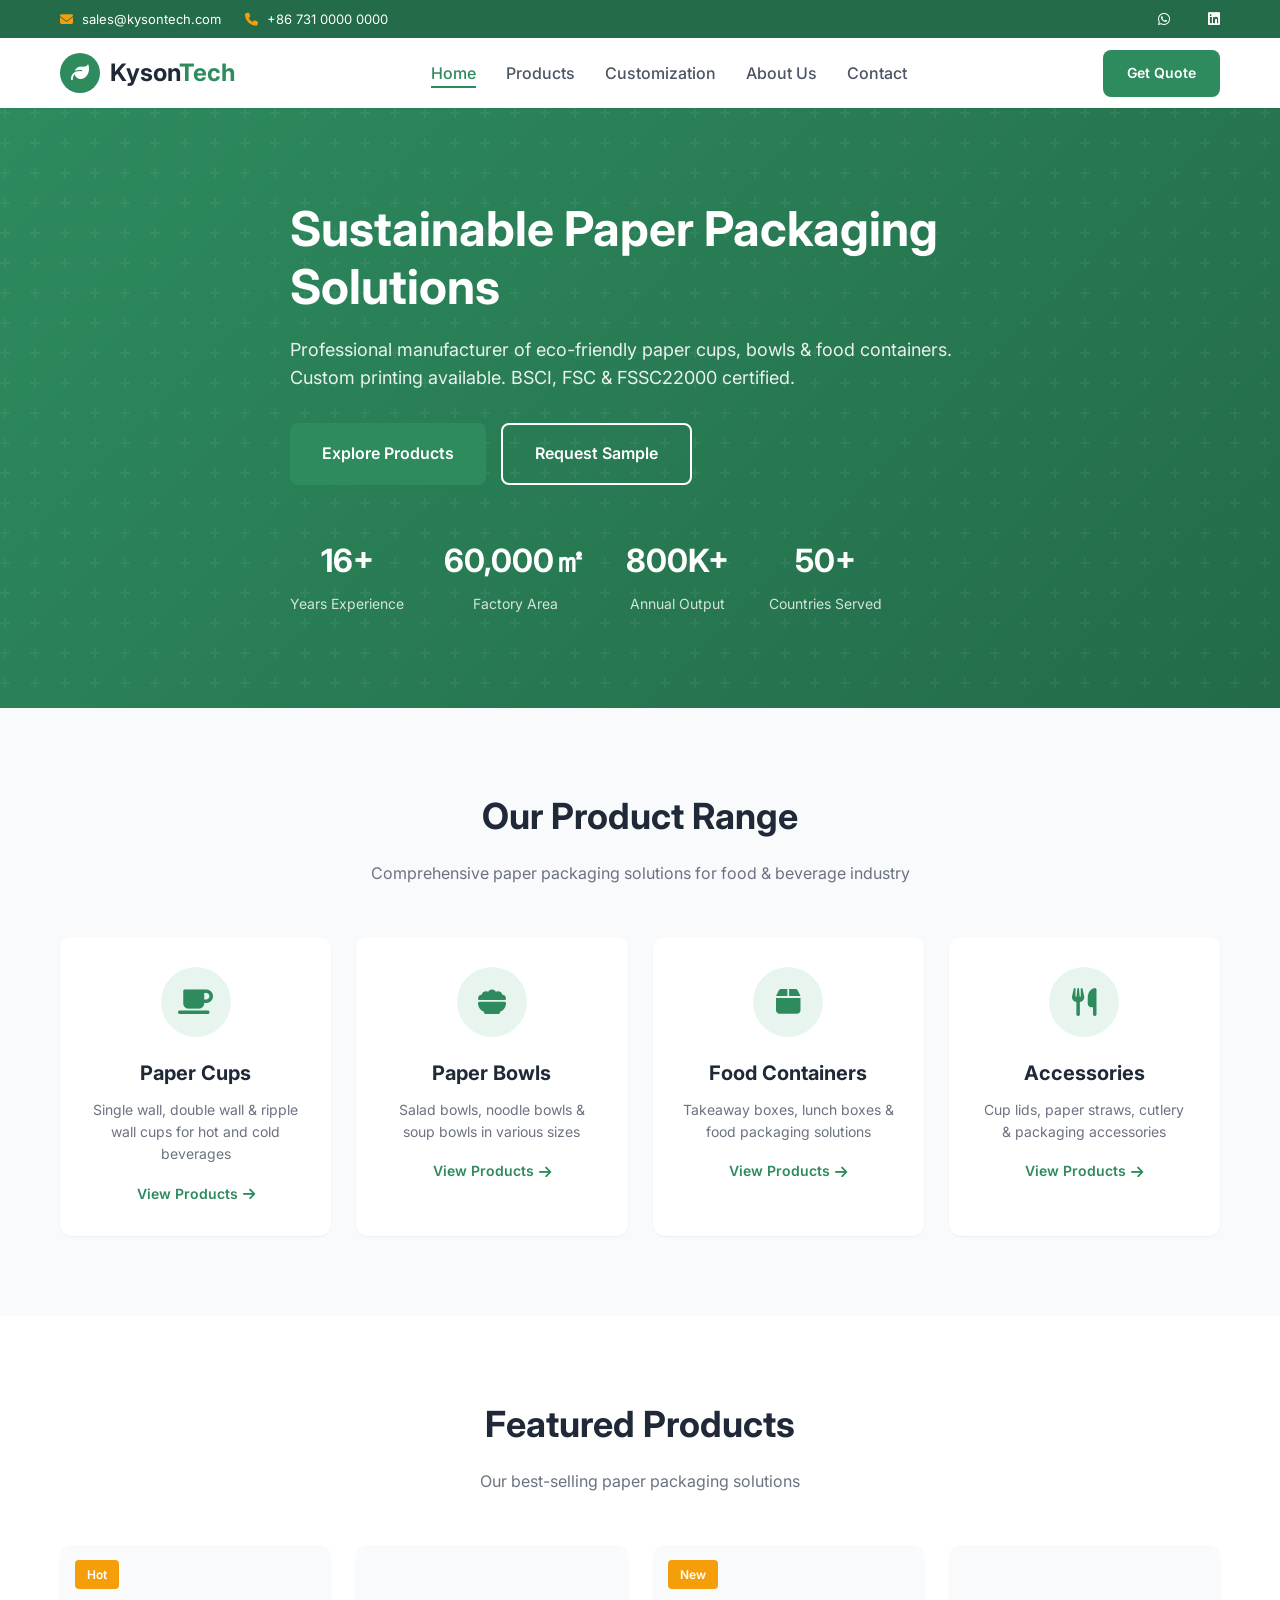
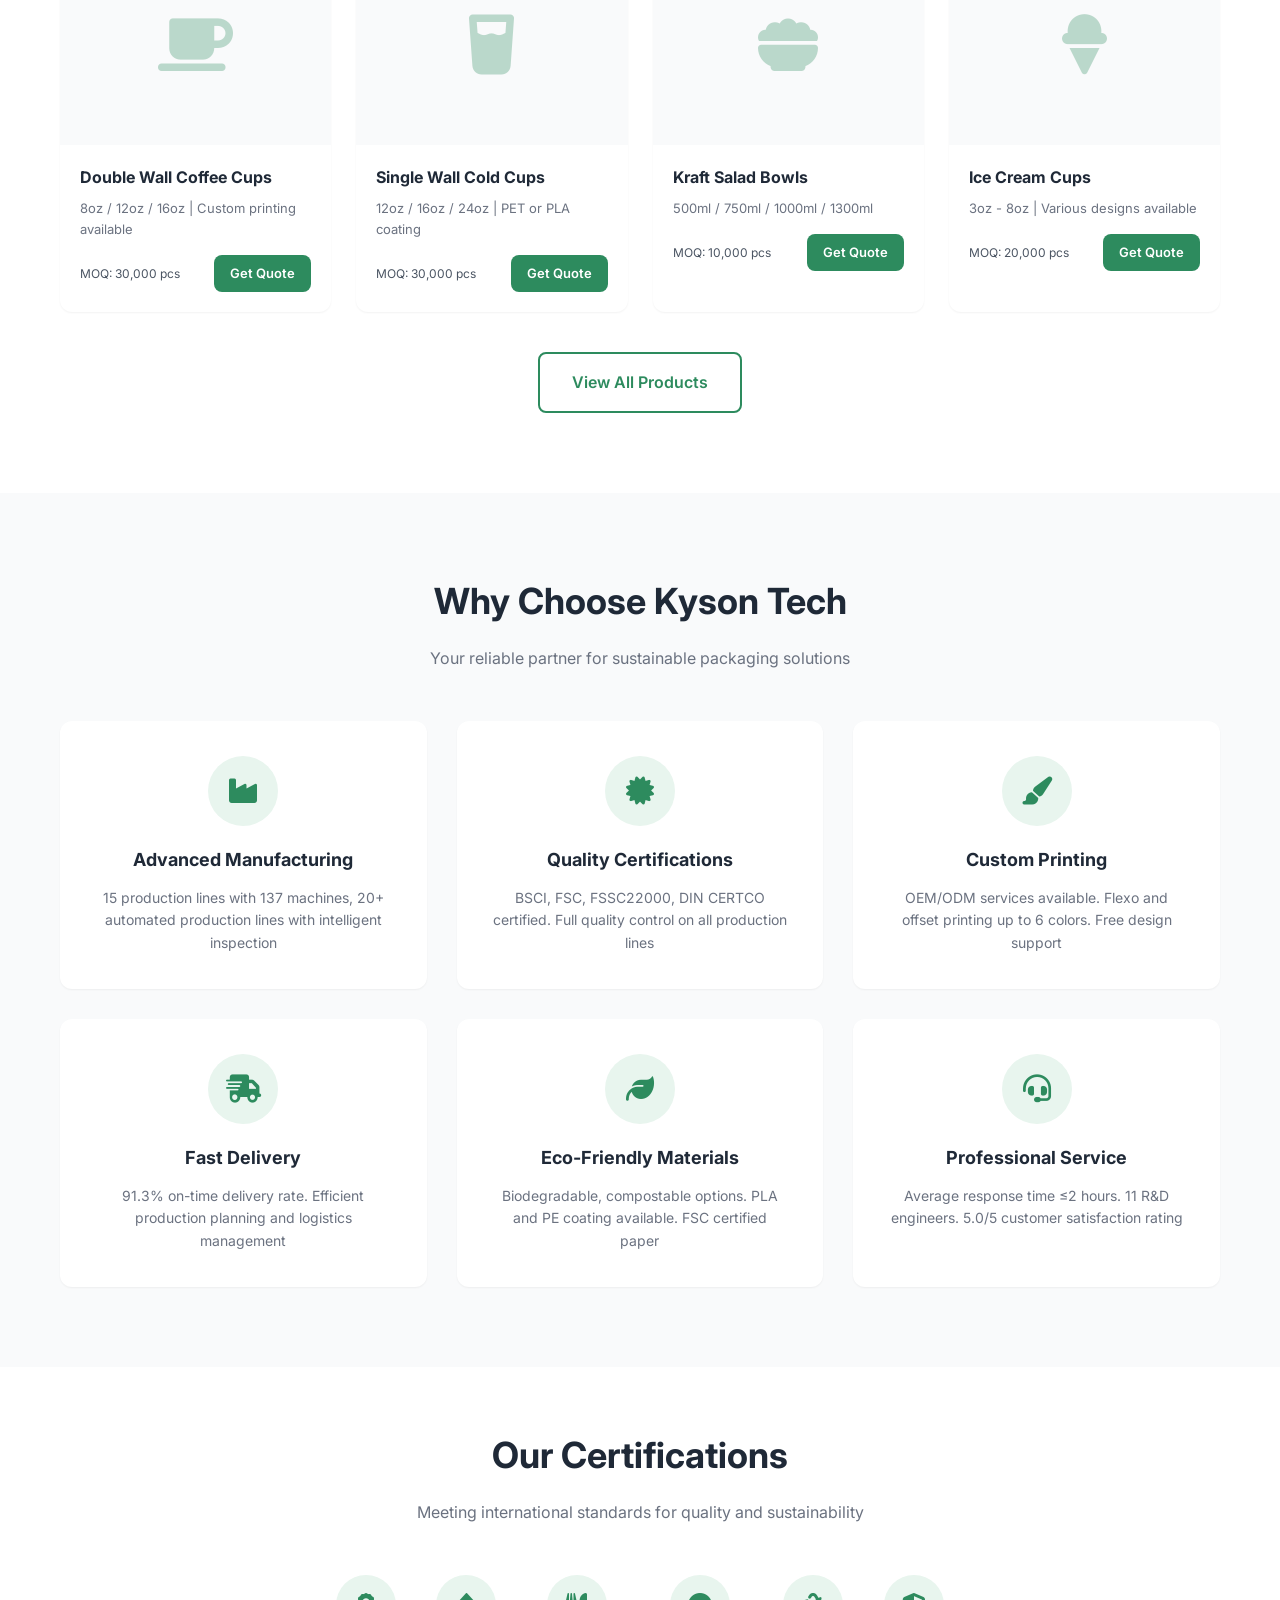
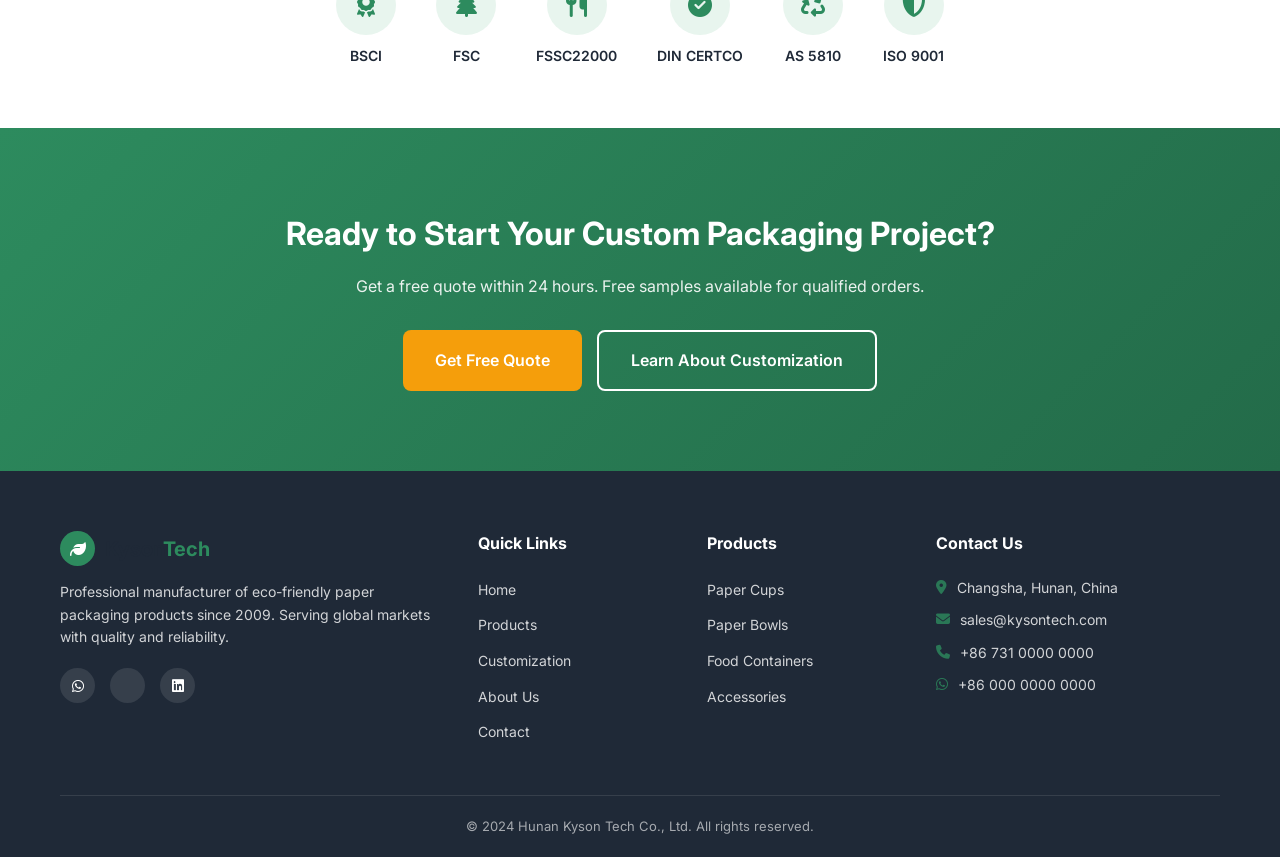
==== kyson-website/index.html @ 6d363455 "Add files via upload" ====
<!DOCTYPE html>
<html lang="en">
<head>
    <meta charset="UTF-8">
    <meta name="viewport" content="width=device-width, initial-scale=1.0">
    <title>Hunan Kyson Tech - Professional Paper Cup Manufacturer</title>
    <meta name="description" content="Professional paper cup & disposable packaging manufacturer. Eco-friendly, food-safe, customizable. 16+ years manufacturing experience. BSCI, FSC, FSSC22000 certified.">
    <link rel="stylesheet" href="css/style.css">
    <link href="https://fonts.googleapis.com/css2?family=Inter:wght@300;400;500;600;700&display=swap" rel="stylesheet">
    <link rel="stylesheet" href="https://cdnjs.cloudflare.com/ajax/libs/font-awesome/6.4.0/css/all.min.css">
</head>
<body>
    <!-- Top Bar -->
    <div class="top-bar">
        <div class="container">
            <div class="top-bar-content">
                <div class="contact-info">
                    <span><i class="fas fa-envelope"></i> sales@kysontech.com</span>
                    <span><i class="fas fa-phone"></i> +86 731 0000 0000</span>
                </div>
                <div class="social-links">
                    <a href="#"><i class="fab fa-whatsapp"></i></a>
                    <a href="#"><i class="fab fa-wechat"></i></a>
                    <a href="#"><i class="fab fa-linkedin"></i></a>
                </div>
            </div>
        </div>
    </div>

    <!-- Navigation -->
    <nav class="navbar">
        <div class="container">
            <div class="nav-wrapper">
                <a href="index.html" class="logo">
                    <span class="logo-icon"><i class="fas fa-leaf"></i></span>
                    <span class="logo-text">Kyson<span>Tech</span></span>
                </a>
                <button class="mobile-menu-btn" id="mobileMenuBtn">
                    <i class="fas fa-bars"></i>
                </button>
                <ul class="nav-menu" id="navMenu">
                    <li><a href="index.html" class="active">Home</a></li>
                    <li><a href="products.html">Products</a></li>
                    <li><a href="customization.html">Customization</a></li>
                    <li><a href="about.html">About Us</a></li>
                    <li><a href="contact.html">Contact</a></li>
                </ul>
                <a href="contact.html" class="btn btn-primary">Get Quote</a>
            </div>
        </div>
    </nav>

    <!-- Hero Section -->
    <section class="hero">
        <div class="hero-bg">
            <div class="hero-overlay"></div>
        </div>
        <div class="container">
            <div class="hero-content">
                <h1 class="hero-title">Sustainable Paper Packaging Solutions</h1>
                <p class="hero-subtitle">Professional manufacturer of eco-friendly paper cups, bowls & food containers. Custom printing available. BSCI, FSC & FSSC22000 certified.</p>
                <div class="hero-buttons">
                    <a href="products.html" class="btn btn-primary btn-lg">Explore Products</a>
                    <a href="contact.html" class="btn btn-outline btn-lg">Request Sample</a>
                </div>
                <div class="hero-stats">
                    <div class="stat-item">
                        <span class="stat-number">16+</span>
                        <span class="stat-label">Years Experience</span>
                    </div>
                    <div class="stat-item">
                        <span class="stat-number">60,000㎡</span>
                        <span class="stat-label">Factory Area</span>
                    </div>
                    <div class="stat-item">
                        <span class="stat-number">800K+</span>
                        <span class="stat-label">Annual Output</span>
                    </div>
                    <div class="stat-item">
                        <span class="stat-number">50+</span>
                        <span class="stat-label">Countries Served</span>
                    </div>
                </div>
            </div>
        </div>
    </section>

    <!-- Product Categories -->
    <section class="product-categories">
        <div class="container">
            <div class="section-header">
                <h2 class="section-title">Our Product Range</h2>
                <p class="section-subtitle">Comprehensive paper packaging solutions for food & beverage industry</p>
            </div>
            <div class="category-grid">
                <a href="products.html#cups" class="category-card">
                    <div class="category-icon">
                        <i class="fas fa-coffee"></i>
                    </div>
                    <h3>Paper Cups</h3>
                    <p>Single wall, double wall & ripple wall cups for hot and cold beverages</p>
                    <span class="category-link">View Products <i class="fas fa-arrow-right"></i></span>
                </a>
                <a href="products.html#bowls" class="category-card">
                    <div class="category-icon">
                        <i class="fas fa-bowl-food"></i>
                    </div>
                    <h3>Paper Bowls</h3>
                    <p>Salad bowls, noodle bowls & soup bowls in various sizes</p>
                    <span class="category-link">View Products <i class="fas fa-arrow-right"></i></span>
                </a>
                <a href="products.html#containers" class="category-card">
                    <div class="category-icon">
                        <i class="fas fa-box"></i>
                    </div>
                    <h3>Food Containers</h3>
                    <p>Takeaway boxes, lunch boxes & food packaging solutions</p>
                    <span class="category-link">View Products <i class="fas fa-arrow-right"></i></span>
                </a>
                <a href="products.html#accessories" class="category-card">
                    <div class="category-icon">
                        <i class="fas fa-utensils"></i>
                    </div>
                    <h3>Accessories</h3>
                    <p>Cup lids, paper straws, cutlery & packaging accessories</p>
                    <span class="category-link">View Products <i class="fas fa-arrow-right"></i></span>
                </a>
            </div>
        </div>
    </section>

    <!-- Featured Products -->
    <section class="featured-products">
        <div class="container">
            <div class="section-header">
                <h2 class="section-title">Featured Products</h2>
                <p class="section-subtitle">Our best-selling paper packaging solutions</p>
            </div>
            <div class="product-grid">
                <div class="product-card">
                    <div class="product-image">
                        <div class="product-placeholder">
                            <i class="fas fa-coffee"></i>
                        </div>
                        <span class="product-badge">Hot</span>
                    </div>
                    <div class="product-info">
                        <h3>Double Wall Coffee Cups</h3>
                        <p>8oz / 12oz / 16oz | Custom printing available</p>
                        <div class="product-footer">
                            <span class="product-moq">MOQ: 30,000 pcs</span>
                            <a href="contact.html" class="btn btn-sm btn-primary">Get Quote</a>
                        </div>
                    </div>
                </div>
                <div class="product-card">
                    <div class="product-image">
                        <div class="product-placeholder">
                            <i class="fas fa-glass-water"></i>
                        </div>
                    </div>
                    <div class="product-info">
                        <h3>Single Wall Cold Cups</h3>
                        <p>12oz / 16oz / 24oz | PET or PLA coating</p>
                        <div class="product-footer">
                            <span class="product-moq">MOQ: 30,000 pcs</span>
                            <a href="contact.html" class="btn btn-sm btn-primary">Get Quote</a>
                        </div>
                    </div>
                </div>
                <div class="product-card">
                    <div class="product-image">
                        <div class="product-placeholder">
                            <i class="fas fa-bowl-food"></i>
                        </div>
                        <span class="product-badge">New</span>
                    </div>
                    <div class="product-info">
                        <h3>Kraft Salad Bowls</h3>
                        <p>500ml / 750ml / 1000ml / 1300ml</p>
                        <div class="product-footer">
                            <span class="product-moq">MOQ: 10,000 pcs</span>
                            <a href="contact.html" class="btn btn-sm btn-primary">Get Quote</a>
                        </div>
                    </div>
                </div>
                <div class="product-card">
                    <div class="product-image">
                        <div class="product-placeholder">
                            <i class="fas fa-ice-cream"></i>
                        </div>
                    </div>
                    <div class="product-info">
                        <h3>Ice Cream Cups</h3>
                        <p>3oz - 8oz | Various designs available</p>
                        <div class="product-footer">
                            <span class="product-moq">MOQ: 20,000 pcs</span>
                            <a href="contact.html" class="btn btn-sm btn-primary">Get Quote</a>
                        </div>
                    </div>
                </div>
            </div>
            <div class="text-center mt-4">
                <a href="products.html" class="btn btn-outline btn-lg">View All Products</a>
            </div>
        </div>
    </section>

    <!-- Why Choose Us -->
    <section class="why-choose-us">
        <div class="container">
            <div class="section-header">
                <h2 class="section-title">Why Choose Kyson Tech</h2>
                <p class="section-subtitle">Your reliable partner for sustainable packaging solutions</p>
            </div>
            <div class="features-grid">
                <div class="feature-card">
                    <div class="feature-icon">
                        <i class="fas fa-industry"></i>
                    </div>
                    <h3>Advanced Manufacturing</h3>
                    <p>15 production lines with 137 machines, 20+ automated production lines with intelligent inspection</p>
                </div>
                <div class="feature-card">
                    <div class="feature-icon">
                        <i class="fas fa-certificate"></i>
                    </div>
                    <h3>Quality Certifications</h3>
                    <p>BSCI, FSC, FSSC22000, DIN CERTCO certified. Full quality control on all production lines</p>
                </div>
                <div class="feature-card">
                    <div class="feature-icon">
                        <i class="fas fa-paint-brush"></i>
                    </div>
                    <h3>Custom Printing</h3>
                    <p>OEM/ODM services available. Flexo and offset printing up to 6 colors. Free design support</p>
                </div>
                <div class="feature-card">
                    <div class="feature-icon">
                        <i class="fas fa-shipping-fast"></i>
                    </div>
                    <h3>Fast Delivery</h3>
                    <p>91.3% on-time delivery rate. Efficient production planning and logistics management</p>
                </div>
                <div class="feature-card">
                    <div class="feature-icon">
                        <i class="fas fa-leaf"></i>
                    </div>
                    <h3>Eco-Friendly Materials</h3>
                    <p>Biodegradable, compostable options. PLA and PE coating available. FSC certified paper</p>
                </div>
                <div class="feature-card">
                    <div class="feature-icon">
                        <i class="fas fa-headset"></i>
                    </div>
                    <h3>Professional Service</h3>
                    <p>Average response time ≤2 hours. 11 R&D engineers. 5.0/5 customer satisfaction rating</p>
                </div>
            </div>
        </div>
    </section>

    <!-- Certifications -->
    <section class="certifications">
        <div class="container">
            <div class="section-header">
                <h2 class="section-title">Our Certifications</h2>
                <p class="section-subtitle">Meeting international standards for quality and sustainability</p>
            </div>
            <div class="cert-grid">
                <div class="cert-item">
                    <div class="cert-icon"><i class="fas fa-award"></i></div>
                    <span>BSCI</span>
                </div>
                <div class="cert-item">
                    <div class="cert-icon"><i class="fas fa-tree"></i></div>
                    <span>FSC</span>
                </div>
                <div class="cert-item">
                    <div class="cert-icon"><i class="fas fa-utensils"></i></div>
                    <span>FSSC22000</span>
                </div>
                <div class="cert-item">
                    <div class="cert-icon"><i class="fas fa-check-circle"></i></div>
                    <span>DIN CERTCO</span>
                </div>
                <div class="cert-item">
                    <div class="cert-icon"><i class="fas fa-recycle"></i></div>
                    <span>AS 5810</span>
                </div>
                <div class="cert-item">
                    <div class="cert-icon"><i class="fas fa-shield-alt"></i></div>
                    <span>ISO 9001</span>
                </div>
            </div>
        </div>
    </section>

    <!-- CTA Section -->
    <section class="cta-section">
        <div class="container">
            <div class="cta-content">
                <h2>Ready to Start Your Custom Packaging Project?</h2>
                <p>Get a free quote within 24 hours. Free samples available for qualified orders.</p>
                <div class="cta-buttons">
                    <a href="contact.html" class="btn btn-primary btn-lg">Get Free Quote</a>
                    <a href="customization.html" class="btn btn-outline btn-lg">Learn About Customization</a>
                </div>
            </div>
        </div>
    </section>

    <!-- Footer -->
    <footer class="footer">
        <div class="container">
            <div class="footer-grid">
                <div class="footer-col">
                    <div class="footer-logo">
                        <span class="logo-icon"><i class="fas fa-leaf"></i></span>
                        <span class="logo-text">Kyson<span>Tech</span></span>
                    </div>
                    <p>Professional manufacturer of eco-friendly paper packaging products since 2009. Serving global markets with quality and reliability.</p>
                    <div class="footer-social">
                        <a href="#"><i class="fab fa-whatsapp"></i></a>
                        <a href="#"><i class="fab fa-wechat"></i></a>
                        <a href="#"><i class="fab fa-linkedin"></i></a>
                    </div>
                </div>
                <div class="footer-col">
                    <h4>Quick Links</h4>
                    <ul>
                        <li><a href="index.html">Home</a></li>
                        <li><a href="products.html">Products</a></li>
                        <li><a href="customization.html">Customization</a></li>
                        <li><a href="about.html">About Us</a></li>
                        <li><a href="contact.html">Contact</a></li>
                    </ul>
                </div>
                <div class="footer-col">
                    <h4>Products</h4>
                    <ul>
                        <li><a href="products.html#cups">Paper Cups</a></li>
                        <li><a href="products.html#bowls">Paper Bowls</a></li>
                        <li><a href="products.html#containers">Food Containers</a></li>
                        <li><a href="products.html#accessories">Accessories</a></li>
                    </ul>
                </div>
                <div class="footer-col">
                    <h4>Contact Us</h4>
                    <ul class="contact-list">
                        <li><i class="fas fa-map-marker-alt"></i> Changsha, Hunan, China</li>
                        <li><i class="fas fa-envelope"></i> sales@kysontech.com</li>
                        <li><i class="fas fa-phone"></i> +86 731 0000 0000</li>
                        <li><i class="fab fa-whatsapp"></i> +86 000 0000 0000</li>
                    </ul>
                </div>
            </div>
            <div class="footer-bottom">
                <p>&copy; 2024 Hunan Kyson Tech Co., Ltd. All rights reserved.</p>
            </div>
        </div>
    </footer>

    <script src="js/main.js"></script>
</body>
</html>
---- kyson-website/css/style.css ----
/* ========================================
   Kyson Tech - Paper Packaging Website
   Main Stylesheet
   ======================================== */

/* CSS Variables */
:root {
    --primary-color: #2d8b5e;
    --primary-dark: #236b49;
    --primary-light: #e8f5ee;
    --accent-color: #f59e0b;
    --accent-dark: #d97706;
    --text-dark: #1f2937;
    --text-medium: #4b5563;
    --text-light: #6b7280;
    --bg-light: #f9fafb;
    --bg-white: #ffffff;
    --border-color: #e5e7eb;
    --shadow-sm: 0 1px 2px rgba(0, 0, 0, 0.05);
    --shadow-md: 0 4px 6px rgba(0, 0, 0, 0.1);
    --shadow-lg: 0 10px 15px rgba(0, 0, 0, 0.1);
    --radius-sm: 4px;
    --radius-md: 8px;
    --radius-lg: 12px;
    --transition: all 0.3s ease;
}

/* Reset & Base */
* {
    margin: 0;
    padding: 0;
    box-sizing: border-box;
}

html {
    scroll-behavior: smooth;
}

body {
    font-family: 'Inter', -apple-system, BlinkMacSystemFont, 'Segoe UI', Roboto, sans-serif;
    font-size: 16px;
    line-height: 1.6;
    color: var(--text-dark);
    background-color: var(--bg-white);
}

a {
    text-decoration: none;
    color: inherit;
    transition: var(--transition);
}

ul {
    list-style: none;
}

img {
    max-width: 100%;
    height: auto;
}

.container {
    max-width: 1200px;
    margin: 0 auto;
    padding: 0 20px;
}

/* ========================================
   Buttons
   ======================================== */

.btn {
    display: inline-flex;
    align-items: center;
    justify-content: center;
    padding: 12px 24px;
    font-size: 14px;
    font-weight: 600;
    border-radius: var(--radius-md);
    cursor: pointer;
    transition: var(--transition);
    border: none;
    gap: 8px;
}

.btn-primary {
    background-color: var(--primary-color);
    color: white;
}

.btn-primary:hover {
    background-color: var(--primary-dark);
    transform: translateY(-2px);
    box-shadow: var(--shadow-md);
}

.btn-outline {
    background-color: transparent;
    color: var(--primary-color);
    border: 2px solid var(--primary-color);
}

.btn-outline:hover {
    background-color: var(--primary-color);
    color: white;
}

.btn-lg {
    padding: 16px 32px;
    font-size: 16px;
}

.btn-sm {
    padding: 8px 16px;
    font-size: 13px;
}

/* ========================================
   Top Bar
   ======================================== */

.top-bar {
    background-color: var(--primary-dark);
    color: white;
    padding: 8px 0;
    font-size: 13px;
}

.top-bar-content {
    display: flex;
    justify-content: space-between;
    align-items: center;
}

.contact-info span {
    margin-right: 20px;
}

.contact-info i {
    margin-right: 5px;
    color: var(--accent-color);
}

.social-links a {
    color: white;
    margin-left: 15px;
    font-size: 14px;
}

.social-links a:hover {
    color: var(--accent-color);
}

/* ========================================
   Navigation
   ======================================== */

.navbar {
    background-color: var(--bg-white);
    box-shadow: var(--shadow-sm);
    position: sticky;
    top: 0;
    z-index: 1000;
}

.nav-wrapper {
    display: flex;
    justify-content: space-between;
    align-items: center;
    height: 70px;
}

.logo {
    display: flex;
    align-items: center;
    gap: 10px;
    font-size: 24px;
    font-weight: 700;
}

.logo-icon {
    width: 40px;
    height: 40px;
    background-color: var(--primary-color);
    color: white;
    border-radius: 50%;
    display: flex;
    align-items: center;
    justify-content: center;
    font-size: 18px;
}

.logo-text {
    color: var(--text-dark);
}

.logo-text span {
    color: var(--primary-color);
}

.nav-menu {
    display: flex;
    gap: 30px;
}

.nav-menu a {
    font-weight: 500;
    color: var(--text-medium);
    position: relative;
}

.nav-menu a:hover,
.nav-menu a.active {
    color: var(--primary-color);
}

.nav-menu a::after {
    content: '';
    position: absolute;
    bottom: -5px;
    left: 0;
    width: 0;
    height: 2px;
    background-color: var(--primary-color);
    transition: var(--transition);
}

.nav-menu a:hover::after,
.nav-menu a.active::after {
    width: 100%;
}

.mobile-menu-btn {
    display: none;
    background: none;
    border: none;
    font-size: 24px;
    color: var(--text-dark);
    cursor: pointer;
}

/* ========================================
   Hero Section
   ======================================== */

.hero {
    position: relative;
    height: 600px;
    display: flex;
    align-items: center;
    overflow: hidden;
}

.hero-bg {
    position: absolute;
    top: 0;
    left: 0;
    width: 100%;
    height: 100%;
    background: linear-gradient(135deg, var(--primary-color) 0%, var(--primary-dark) 100%);
}

.hero-overlay {
    position: absolute;
    top: 0;
    left: 0;
    width: 100%;
    height: 100%;
    background: url("data:image/svg+xml,%3Csvg width='60' height='60' viewBox='0 0 60 60' xmlns='http://www.w3.org/2000/svg'%3E%3Cg fill='none' fill-rule='evenodd'%3E%3Cg fill='%23ffffff' fill-opacity='0.05'%3E%3Cpath d='M36 34v-4h-2v4h-4v2h4v4h2v-4h4v-2h-4zm0-30V0h-2v4h-4v2h4v4h2V6h4V4h-4zM6 34v-4H4v4H0v2h4v4h2v-4h4v-2H6zM6 4V0H4v4H0v2h4v4h2V6h4V4H6z'/%3E%3C/g%3E%3C/g%3E%3C/svg%3E");
}

.hero-content {
    position: relative;
    z-index: 1;
    color: white;
    max-width: 700px;
}

.hero-title {
    font-size: 48px;
    font-weight: 700;
    line-height: 1.2;
    margin-bottom: 20px;
}

.hero-subtitle {
    font-size: 18px;
    line-height: 1.6;
    margin-bottom: 30px;
    opacity: 0.9;
}

.hero-buttons {
    display: flex;
    gap: 15px;
    margin-bottom: 50px;
}

.hero-buttons .btn-outline {
    border-color: white;
    color: white;
}

.hero-buttons .btn-outline:hover {
    background-color: white;
    color: var(--primary-color);
}

.hero-stats {
    display: flex;
    gap: 40px;
}

.stat-item {
    text-align: center;
}

.stat-number {
    display: block;
    font-size: 32px;
    font-weight: 700;
    margin-bottom: 5px;
}

.stat-label {
    font-size: 14px;
    opacity: 0.8;
}

/* ========================================
   Section Headers
   ======================================== */

.section-header {
    text-align: center;
    margin-bottom: 50px;
}

.section-title {
    font-size: 36px;
    font-weight: 700;
    color: var(--text-dark);
    margin-bottom: 15px;
}

.section-subtitle {
    font-size: 16px;
    color: var(--text-light);
    max-width: 600px;
    margin: 0 auto;
}

/* ========================================
   Product Categories
   ======================================== */

.product-categories {
    padding: 80px 0;
    background-color: var(--bg-light);
}

.category-grid {
    display: grid;
    grid-template-columns: repeat(4, 1fr);
    gap: 25px;
}

.category-card {
    background-color: var(--bg-white);
    padding: 30px;
    border-radius: var(--radius-lg);
    text-align: center;
    box-shadow: var(--shadow-sm);
    transition: var(--transition);
}

.category-card:hover {
    transform: translateY(-5px);
    box-shadow: var(--shadow-lg);
}

.category-icon {
    width: 70px;
    height: 70px;
    background-color: var(--primary-light);
    color: var(--primary-color);
    border-radius: 50%;
    display: flex;
    align-items: center;
    justify-content: center;
    font-size: 28px;
    margin: 0 auto 20px;
    transition: var(--transition);
}

.category-card:hover .category-icon {
    background-color: var(--primary-color);
    color: white;
}

.category-card h3 {
    font-size: 20px;
    margin-bottom: 10px;
    color: var(--text-dark);
}

.category-card p {
    font-size: 14px;
    color: var(--text-light);
    margin-bottom: 15px;
}

.category-link {
    color: var(--primary-color);
    font-weight: 600;
    font-size: 14px;
    display: inline-flex;
    align-items: center;
    gap: 5px;
}

.category-link:hover {
    color: var(--primary-dark);
}

/* ========================================
   Featured Products
   ======================================== */

.featured-products {
    padding: 80px 0;
}

.product-grid {
    display: grid;
    grid-template-columns: repeat(4, 1fr);
    gap: 25px;
    margin-bottom: 40px;
}

.product-card {
    background-color: var(--bg-white);
    border-radius: var(--radius-lg);
    overflow: hidden;
    box-shadow: var(--shadow-sm);
    transition: var(--transition);
}

.product-card:hover {
    box-shadow: var(--shadow-lg);
    transform: translateY(-3px);
}

.product-image {
    position: relative;
    height: 200px;
    background-color: var(--bg-light);
    display: flex;
    align-items: center;
    justify-content: center;
}

.product-placeholder {
    font-size: 60px;
    color: var(--primary-color);
    opacity: 0.3;
}

.product-badge {
    position: absolute;
    top: 15px;
    left: 15px;
    background-color: var(--accent-color);
    color: white;
    padding: 5px 12px;
    border-radius: var(--radius-sm);
    font-size: 12px;
    font-weight: 600;
}

.product-info {
    padding: 20px;
}

.product-info h3 {
    font-size: 16px;
    margin-bottom: 8px;
    color: var(--text-dark);
}

.product-info p {
    font-size: 13px;
    color: var(--text-light);
    margin-bottom: 15px;
}

.product-footer {
    display: flex;
    justify-content: space-between;
    align-items: center;
}

.product-moq {
    font-size: 12px;
    color: var(--text-medium);
}

.text-center {
    text-align: center;
}

.mt-4 {
    margin-top: 40px;
}

/* ========================================
   Why Choose Us
   ======================================== */

.why-choose-us {
    padding: 80px 0;
    background-color: var(--bg-light);
}

.features-grid {
    display: grid;
    grid-template-columns: repeat(3, 1fr);
    gap: 30px;
}

.feature-card {
    background-color: var(--bg-white);
    padding: 35px;
    border-radius: var(--radius-lg);
    text-align: center;
    box-shadow: var(--shadow-sm);
    transition: var(--transition);
}

.feature-card:hover {
    box-shadow: var(--shadow-md);
}

.feature-icon {
    width: 70px;
    height: 70px;
    background-color: var(--primary-light);
    color: var(--primary-color);
    border-radius: 50%;
    display: flex;
    align-items: center;
    justify-content: center;
    font-size: 28px;
    margin: 0 auto 20px;
}

.feature-card h3 {
    font-size: 18px;
    margin-bottom: 12px;
    color: var(--text-dark);
}

.feature-card p {
    font-size: 14px;
    color: var(--text-light);
    line-height: 1.6;
}

/* ========================================
   Certifications
   ======================================== */

.certifications {
    padding: 60px 0;
}

.cert-grid {
    display: flex;
    justify-content: center;
    gap: 40px;
    flex-wrap: wrap;
}

.cert-item {
    display: flex;
    flex-direction: column;
    align-items: center;
    gap: 10px;
}

.cert-icon {
    width: 60px;
    height: 60px;
    background-color: var(--primary-light);
    color: var(--primary-color);
    border-radius: 50%;
    display: flex;
    align-items: center;
    justify-content: center;
    font-size: 24px;
}

.cert-item span {
    font-weight: 600;
    color: var(--text-dark);
    font-size: 14px;
}

/* ========================================
   CTA Section
   ======================================== */

.cta-section {
    padding: 80px 0;
    background: linear-gradient(135deg, var(--primary-color) 0%, var(--primary-dark) 100%);
    color: white;
    text-align: center;
}

.cta-content h2 {
    font-size: 32px;
    margin-bottom: 15px;
}

.cta-content p {
    font-size: 16px;
    opacity: 0.9;
    margin-bottom: 30px;
}

.cta-buttons {
    display: flex;
    justify-content: center;
    gap: 15px;
}

.cta-buttons .btn-primary {
    background-color: var(--accent-color);
}

.cta-buttons .btn-primary:hover {
    background-color: var(--accent-dark);
}

.cta-buttons .btn-outline {
    border-color: white;
    color: white;
}

.cta-buttons .btn-outline:hover {
    background-color: white;
    color: var(--primary-color);
}

/* ========================================
   Footer
   ======================================== */

.footer {
    background-color: var(--text-dark);
    color: white;
    padding: 60px 0 20px;
}

.footer-grid {
    display: grid;
    grid-template-columns: 2fr 1fr 1fr 1.5fr;
    gap: 40px;
    margin-bottom: 40px;
}

.footer-logo {
    display: flex;
    align-items: center;
    gap: 10px;
    font-size: 20px;
    font-weight: 700;
    margin-bottom: 15px;
}

.footer-logo .logo-icon {
    width: 35px;
    height: 35px;
    font-size: 16px;
}

.footer-col p {
    font-size: 14px;
    line-height: 1.6;
    opacity: 0.8;
    margin-bottom: 20px;
}

.footer-social {
    display: flex;
    gap: 15px;
}

.footer-social a {
    width: 35px;
    height: 35px;
    background-color: rgba(255, 255, 255, 0.1);
    border-radius: 50%;
    display: flex;
    align-items: center;
    justify-content: center;
    font-size: 14px;
    transition: var(--transition);
}

.footer-social a:hover {
    background-color: var(--primary-color);
}

.footer-col h4 {
    font-size: 16px;
    margin-bottom: 20px;
    color: white;
}

.footer-col ul li {
    margin-bottom: 10px;
}

.footer-col ul li a {
    font-size: 14px;
    opacity: 0.8;
    transition: var(--transition);
}

.footer-col ul li a:hover {
    opacity: 1;
    color: var(--primary-color);
}

.contact-list li {
    display: flex;
    align-items: flex-start;
    gap: 10px;
    font-size: 14px;
    opacity: 0.8;
}

.contact-list i {
    color: var(--primary-color);
    margin-top: 3px;
}

.footer-bottom {
    border-top: 1px solid rgba(255, 255, 255, 0.1);
    padding-top: 20px;
    text-align: center;
}

.footer-bottom p {
    font-size: 13px;
    opacity: 0.6;
}

/* ========================================
   Page Header
   ======================================== */

.page-header {
    background: linear-gradient(135deg, var(--primary-color) 0%, var(--primary-dark) 100%);
    color: white;
    padding: 80px 0;
    text-align: center;
}

.page-header h1 {
    font-size: 42px;
    font-weight: 700;
    margin-bottom: 15px;
}

.page-header p {
    font-size: 18px;
    opacity: 0.9;
}

/* ========================================
   Product Filter
   ======================================== */

.product-filter {
    padding: 30px 0;
    background-color: var(--bg-white);
    border-bottom: 1px solid var(--border-color);
    position: sticky;
    top: 70px;
    z-index: 100;
}

.filter-buttons {
    display: flex;
    justify-content: center;
    gap: 15px;
    flex-wrap: wrap;
}

.filter-btn {
    padding: 10px 24px;
    background-color: var(--bg-light);
    border: 2px solid transparent;
    border-radius: 30px;
    font-size: 14px;
    font-weight: 500;
    color: var(--text-medium);
    cursor: pointer;
    transition: var(--transition);
}

.filter-btn:hover,
.filter-btn.active {
    background-color: var(--primary-color);
    color: white;
    border-color: var(--primary-color);
}

/* ========================================
   Product Section
   ======================================== */

.product-section {
    padding: 60px 0;
}

.bg-light {
    background-color: var(--bg-light);
}

.product-specs {
    margin: 15px 0;
    padding: 0;
    list-style: none;
}

.product-specs li {
    font-size: 13px;
    color: var(--text-medium);
    margin-bottom: 5px;
    display: flex;
    align-items: center;
    gap: 8px;
}

.product-specs li i {
    color: var(--primary-color);
    font-size: 12px;
}

/* ========================================
   Contact Page
   ======================================== */

.contact-section {
    padding: 60px 0;
}

.contact-grid {
    display: grid;
    grid-template-columns: 1fr 1.5fr;
    gap: 50px;
}

.contact-info-card {
    background-color: var(--primary-color);
    color: white;
    padding: 40px;
    border-radius: var(--radius-lg);
}

.contact-info-card h3 {
    font-size: 24px;
    margin-bottom: 20px;
}

.contact-info-item {
    display: flex;
    align-items: flex-start;
    gap: 15px;
    margin-bottom: 25px;
}

.contact-info-item i {
    font-size: 20px;
    margin-top: 3px;
}

.contact-info-item h4 {
    font-size: 14px;
    margin-bottom: 5px;
    opacity: 0.8;
}

.contact-info-item p {
    font-size: 16px;
    font-weight: 500;
}

.contact-form-wrapper {
    background-color: var(--bg-white);
    padding: 40px;
    border-radius: var(--radius-lg);
    box-shadow: var(--shadow-sm);
}

.contact-form-wrapper h3 {
    font-size: 24px;
    margin-bottom: 10px;
    color: var(--text-dark);
}

.contact-form-wrapper p {
    color: var(--text-light);
    margin-bottom: 30px;
}

.form-group {
    margin-bottom: 20px;
}

.form-group label {
    display: block;
    font-size: 14px;
    font-weight: 500;
    color: var(--text-dark);
    margin-bottom: 8px;
}

.form-group label .required {
    color: #ef4444;
}

.form-control {
    width: 100%;
    padding: 12px 16px;
    border: 1px solid var(--border-color);
    border-radius: var(--radius-md);
    font-size: 14px;
    font-family: inherit;
    transition: var(--transition);
}

.form-control:focus {
    outline: none;
    border-color: var(--primary-color);
    box-shadow: 0 0 0 3px var(--primary-light);
}

textarea.form-control {
    resize: vertical;
    min-height: 120px;
}

.form-row {
    display: grid;
    grid-template-columns: 1fr 1fr;
    gap: 20px;
}

/* ========================================
   About Page
   ======================================== */

.about-hero {
    padding: 60px 0;
    background-color: var(--bg-light);
}

.about-grid {
    display: grid;
    grid-template-columns: 1fr 1fr;
    gap: 50px;
    align-items: center;
}

.about-content h2 {
    font-size: 32px;
    margin-bottom: 20px;
    color: var(--text-dark);
}

.about-content p {
    color: var(--text-medium);
    margin-bottom: 15px;
    line-height: 1.8;
}

.about-image {
    background-color: var(--primary-light);
    border-radius: var(--radius-lg);
    height: 400px;
    display: flex;
    align-items: center;
    justify-content: center;
}

.about-image i {
    font-size: 100px;
    color: var(--primary-color);
    opacity: 0.3;
}

.timeline {
    padding: 60px 0;
}

.timeline-item {
    display: flex;
    gap: 30px;
    margin-bottom: 40px;
}

.timeline-year {
    font-size: 24px;
    font-weight: 700;
    color: var(--primary-color);
    min-width: 80px;
}

.timeline-content h4 {
    font-size: 18px;
    margin-bottom: 10px;
    color: var(--text-dark);
}

.timeline-content p {
    color: var(--text-medium);
}

/* ========================================
   Customization Page
   ======================================== */

.process-section {
    padding: 60px 0;
}

.process-grid {
    display: grid;
    grid-template-columns: repeat(4, 1fr);
    gap: 30px;
}

.process-card {
    text-align: center;
    padding: 30px;
}

.process-number {
    width: 60px;
    height: 60px;
    background-color: var(--primary-color);
    color: white;
    border-radius: 50%;
    display: flex;
    align-items: center;
    justify-content: center;
    font-size: 24px;
    font-weight: 700;
    margin: 0 auto 20px;
}

.process-card h3 {
    font-size: 18px;
    margin-bottom: 10px;
    color: var(--text-dark);
}

.process-card p {
    font-size: 14px;
    color: var(--text-light);
}

.printing-options {
    padding: 60px 0;
    background-color: var(--bg-light);
}

.options-grid {
    display: grid;
    grid-template-columns: repeat(3, 1fr);
    gap: 30px;
}

.option-card {
    background-color: var(--bg-white);
    padding: 30px;
    border-radius: var(--radius-lg);
    text-align: center;
}

.option-card i {
    font-size: 40px;
    color: var(--primary-color);
    margin-bottom: 15px;
}

.option-card h3 {
    font-size: 18px;
    margin-bottom: 10px;
}

.option-card p {
    font-size: 14px;
    color: var(--text-light);
}

/* ========================================
   Responsive Design
   ======================================== */

@media (max-width: 1024px) {
    .category-grid,
    .product-grid {
        grid-template-columns: repeat(2, 1fr);
    }
    
    .features-grid {
        grid-template-columns: repeat(2, 1fr);
    }
    
    .footer-grid {
        grid-template-columns: repeat(2, 1fr);
    }
}

@media (max-width: 768px) {
    .top-bar {
        display: none;
    }
    
    .mobile-menu-btn {
        display: block;
    }
    
    .nav-menu {
        position: fixed;
        top: 70px;
        left: -100%;
        width: 100%;
        height: calc(100vh - 70px);
        background-color: var(--bg-white);
        flex-direction: column;
        padding: 30px;
        transition: var(--transition);
    }
    
    .nav-menu.active {
        left: 0;
    }
    
    .nav-wrapper .btn {
        display: none;
    }
    
    .hero {
        height: auto;
        padding: 80px 0;
    }
    
    .hero-title {
        font-size: 32px;
    }
    
    .hero-stats {
        flex-wrap: wrap;
        gap: 20px;
    }
    
    .stat-item {
        flex: 1 1 40%;
    }
    
    .category-grid,
    .product-grid,
    .features-grid {
        grid-template-columns: 1fr;
    }
    
    .footer-grid {
        grid-template-columns: 1fr;
        gap: 30px;
    }
    
    .section-title {
        font-size: 28px;
    }
}

@media (max-width: 480px) {
    .hero-buttons,
    .cta-buttons {
        flex-direction: column;
    }
    
    .btn-lg {
        width: 100%;
    }
}
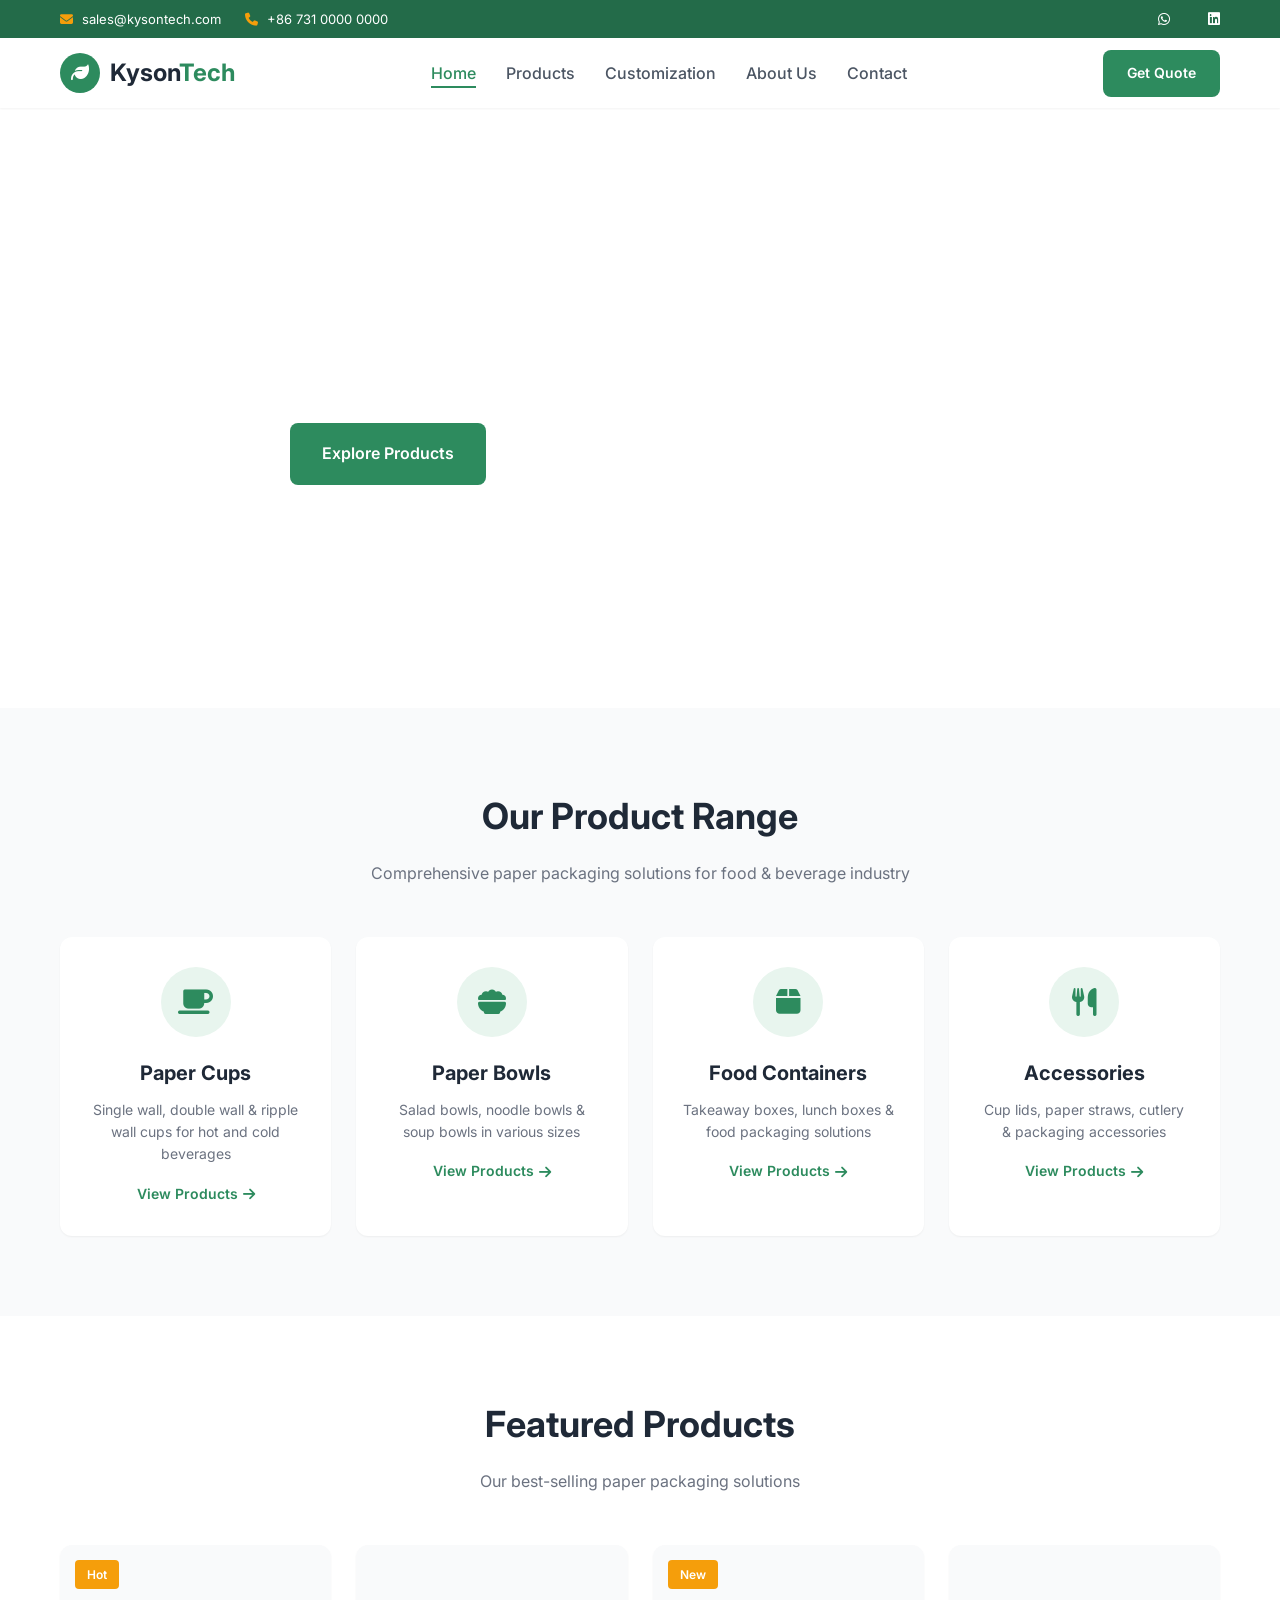
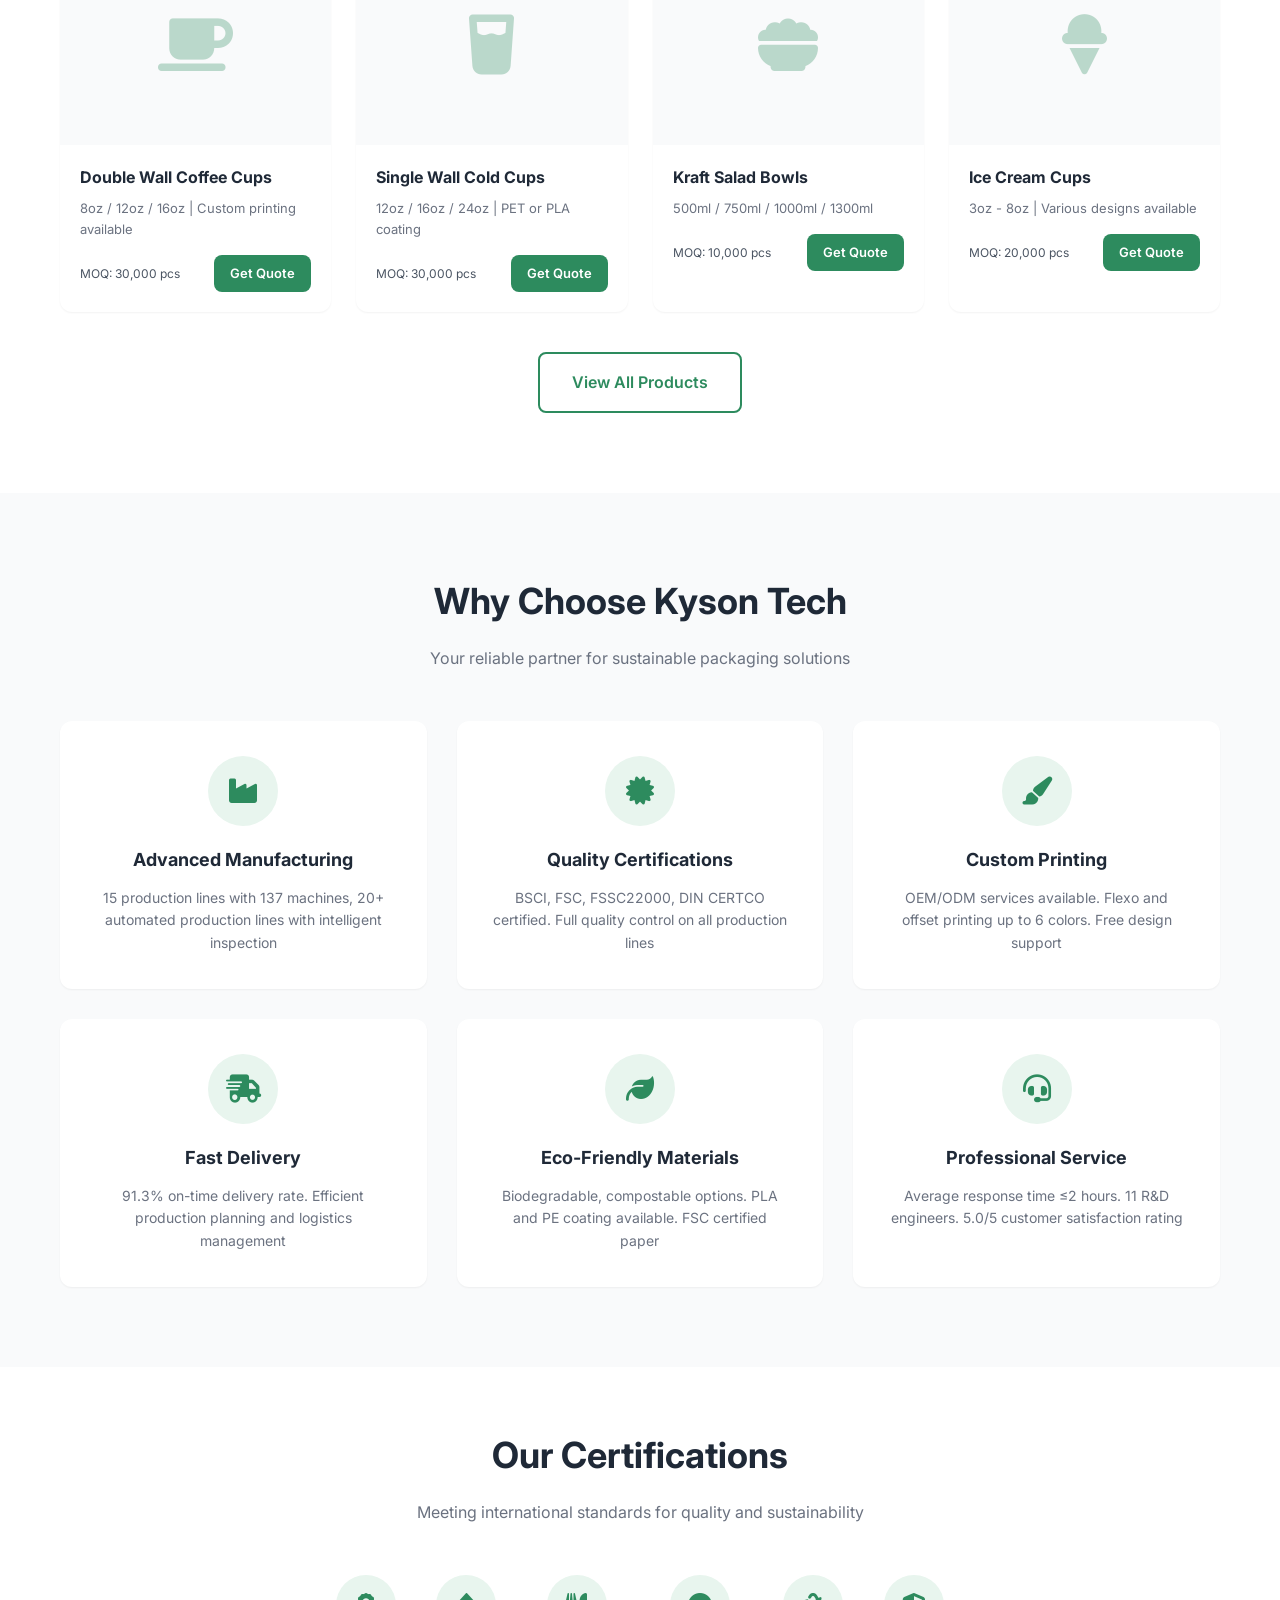
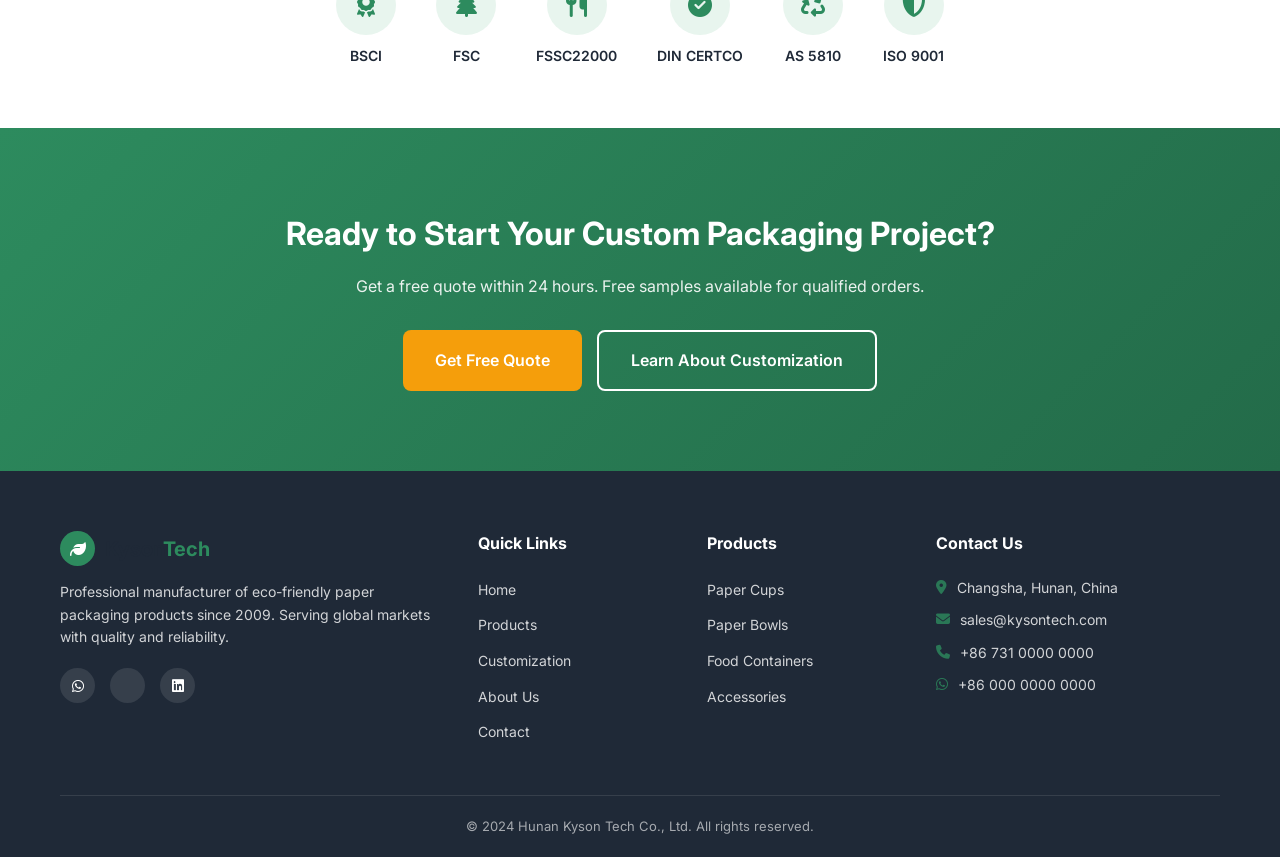
==== commit 854b086f: "Update hero background image" ====
--- a/kyson-website/index.html
+++ b/kyson-website/index.html
@@ -52,9 +52,9 @@
 
     <!-- Hero Section -->
     <section class="hero">
-        <div class="hero-bg">
-            <div class="hero-overlay"></div>
-        </div>
+       <div class="hero-bg" style="background: url('hero-bg.jpg') center/cover no-repeat;">
+    <div class="hero-overlay"></div>
+</div>
         <div class="container">
             <div class="hero-content">
                 <h1 class="hero-title">Sustainable Paper Packaging Solutions</h1>
